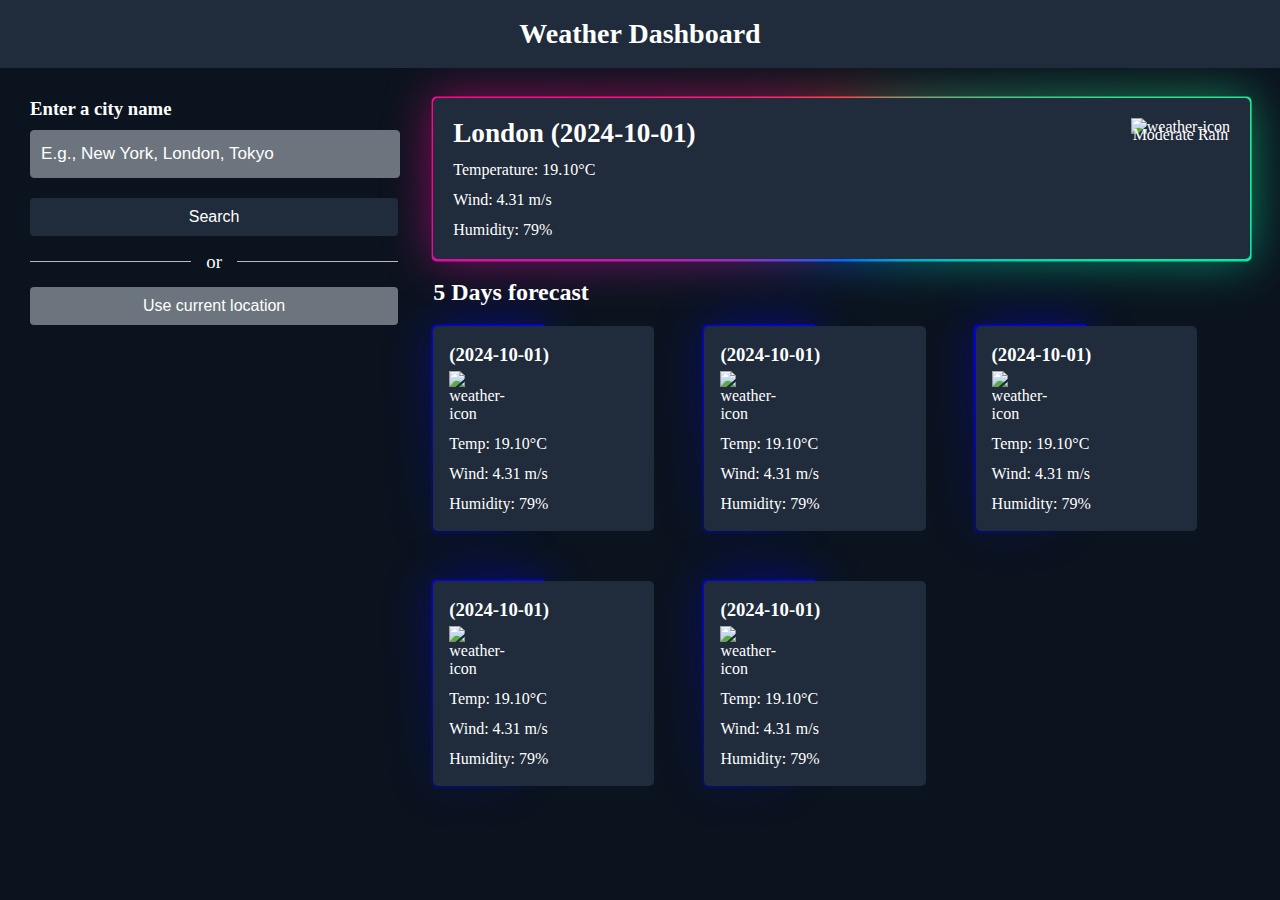
==== index.html @ 751dd3e5 "First Commit" ====
<!DOCTYPE html>
<html lang="en">
<head>
    <meta charset="UTF-8">
    <meta name="viewport" content="width=device-width, initial-scale=1.0">
    <title>Weather Project Javascript | Avdhut</title>
    <link rel="stylesheet" href="style.css">
    <script src="script.js" defer></script>


</head>
<body>
    <h1>Weather Dashboard</h1>
    <div class="container">
        <div class="weather-input">
            <h3 style="color: white;">Enter a city name</h3>
            <input class="city-input" type="text" placeholder="E.g., New York, London, Tokyo">
            <button class="search-btn">Search</button>
            <div class="seperator"></div>
            <button class="location-btn">Use current location</button>
        </div>
        <div class="weather-data">
            <div class="current-weather">
                <div class="details">
                    <h2>London (2024-10-01)</h2>
                    <h4>Temperature: 19.10°C</h4>
                    <h4>Wind: 4.31 m/s</h4>
                    <h4>Humidity: 79%</h4>
                </div>
                <div class="icon">
                    <img src="https://openweathermap.org/img/wn/10d@4x.png" alt="weather-icon">
                    <h4>Moderate Rain</h4>
                </div>
            </div>
            <div class="days-forecast">
                <h2 style="color: white">5 Days forecast</h2>
                <ul class="weather-cards">
                    <li class="card">
                        <h3>(2024-10-01)</h3>
                        <img src="https://openweathermap.org/img/wn/10d@2x.png" alt="weather-icon">
                        <h4>Temp: 19.10°C</h4>
                        <h4>Wind: 4.31 m/s</h4>
                        <h4>Humidity: 79%</h4>
                    </li>
                    <li class="card">
                        <h3>(2024-10-01)</h3>
                        <img src="https://openweathermap.org/img/wn/10d@2x.png" alt="weather-icon">
                        <h4>Temp: 19.10°C</h4>
                        <h4>Wind: 4.31 m/s</h4>
                        <h4>Humidity: 79%</h4>
                    </li>
                    <li class="card">
                        <h3>(2024-10-01)</h3>
                        <img src="https://openweathermap.org/img/wn/10d@2x.png" alt="weather-icon">
                        <h4>Temp: 19.10°C</h4>
                        <h4>Wind: 4.31 m/s</h4>
                        <h4>Humidity: 79%</h4>
                    </li>
                    <li class="card">
                        <h3>(2024-10-01)</h3>
                        <img src="https://openweathermap.org/img/wn/10d@2x.png" alt="weather-icon">
                        <h4>Temp: 19.10°C</h4>
                        <h4>Wind: 4.31 m/s</h4>
                        <h4>Humidity: 79%</h4>
                    </li>
                    <li class="card">
                        <h3>(2024-10-01)</h3>
                        <img src="https://openweathermap.org/img/wn/10d@2x.png" alt="weather-icon">
                        <h4>Temp: 19.10°C</h4>
                        <h4>Wind: 4.31 m/s</h4>
                        <h4>Humidity: 79%</h4>
                    </li>
                </ul>
            </div>
        </div>
    </div>
</body>
</html>
---- style.css ----
*{
    margin: 0;
    padding: 0;
}
body{
    background: #0b131e;
}
h1{
    color: white;
    width: 100%;
    padding: 18px 0;
    font-size: 1.75rem;
    text-align: center;
    background: #202b3b;
}
.container{
    display: flex;
    gap: 35px;
    padding: 30px;
}
.weather-input{
    width: 550px;
}
.weather-input input{
    width: calc(100% - 20px);
    height: 46px;
    outline: none;
    padding: 0 10px;
    margin: 10px 0 20px 0;
    font-size: 1.07rem;
    border-radius: 4px;
    background-color: #6c757d;
    border: 1px solid #6c757d;
}
.weather-input input::placeholder{
    color: white;
}
input, select, textarea{
    color: white;
}
.weather-input .seperator{
    height: 1px;
    width: 100%;
    margin: 25px 0;
    background: #bbb;
    display: flex;
    align-items: center;
    justify-content: center;
}
.weather-input .seperator::before{
    content: "or";
    color: white;
    font-size: 1.18rem;
    padding: 0 15px;
    background: #0b131e;
    margin: -4px;

}
.weather-input button{
    width: 100%;
    padding: 10px 0;
    cursor: pointer;
    outline: none;
    border: none;
    color: white;
    font-size: 1rem;
    border-radius: 4px;
    background: #202b3b;
}
.weather-input .location-btn{
    background: #6c757d;
}
.weather-data{
    width: 100%;
}
.current-weather{
    color: #fff;
    display: flex;
    border-radius: 5px;
    padding: 20px 70px 20px 20px;
    background: #202b3b;
    justify-content: space-between;
    position: relative;
}
.current-weather::after, .current-weather::before{
    content: '';
    position: absolute;
    height: 100%;
    width: 100%;
    background-image: conic-gradient(from var(--angle), #ff4545, #00ff99, #006aff, #ff0095, #ff4545);
    /* background-image: conic-gradient(from var(--angle), transparent 50%, blue); */

    top: 50%;
    left: 50%;
    translate: -50% -50%;
    z-index: -1;
    padding: 2px;
    border-radius: 5px;
    animation: 3s spin linear infinite;
}
.current-weather::before{
    filter: blur(1.5rem);
    opacity: 0.5;
}
.current-weather h2{
    font-size: 1.7rem;
}
.weather-data h4{
    margin-top: 12px;
    font-size: 1rem;
    font-weight: 500;
}
.current-weather .icon{
    text-align: center;
}
.current-weather .icon img{
    max-width: 120px;
    margin-top: -15px;
}
.current-weather .icon h4{
    margin-top: -10px;
    text-transform: capitalize;
}
.days-forecast h2{
    font-size: 1.5.rem;
    margin: 20px 0;
}
.weather-cards{
    display: flex;
    gap: 50px;
}
.weather-cards .card{
    background: #202b3b;
    list-style: none;
    color: white;
    padding: 18px 16px;
    border-radius: 5px;
    width: calc(100% / 5);
    position: relative;
}
@property --angle{
    syntax: "<angle>";
    initial-value: 0deg;
    inherits: false;

}
.weather-cards .card::after, .weather-cards .card::before{
    content: '';
    position: absolute;
    height: 100%;
    width: 100%;
    background-image: conic-gradient(from var(--angle), transparent 50%, blue);
    top: 50%;
    left: 50%;
    translate: -50% -50%;
    z-index: -1;
    padding: 2px;
    border-radius: 5px;
    animation: 3s spin linear infinite;
}
.weather-cards .card::before{
    filter: blur(1.5rem);
    opacity: 0.5;
}
@keyframes spin{
    from{
        --angle: 0deg;
    }
    to{
        --angle: 360deg;
    }
}
.weather-cards .card img{
    max-width: 70px;
    margin: 5px 0 -12px 0;
}
@media (max-width: 1400px){
    .weather-data .current-weather{
        padding: 20px;
    }
    .weather-cards{
        flex-wrap: wrap;
    }
    .weather-cards .card{
        width: calc(100% / 4 - 15px);
    }
}
@media (max-width: 1200px){
    .weather-cards .card{
        width: calc(100% / 3 - 15px);
    }
}
@media(max-width: 950px){
    .weather-input{
        width: 450px;
    }
    .weather-cards .card{
        width: calc(100% / 2 - 10px);
    }
}
@media(max-width: 750px){
    .container{
        flex-wrap: wrap;
        padding: 15px;
    }
    .weather-input{
        width: 100%;
    }
}
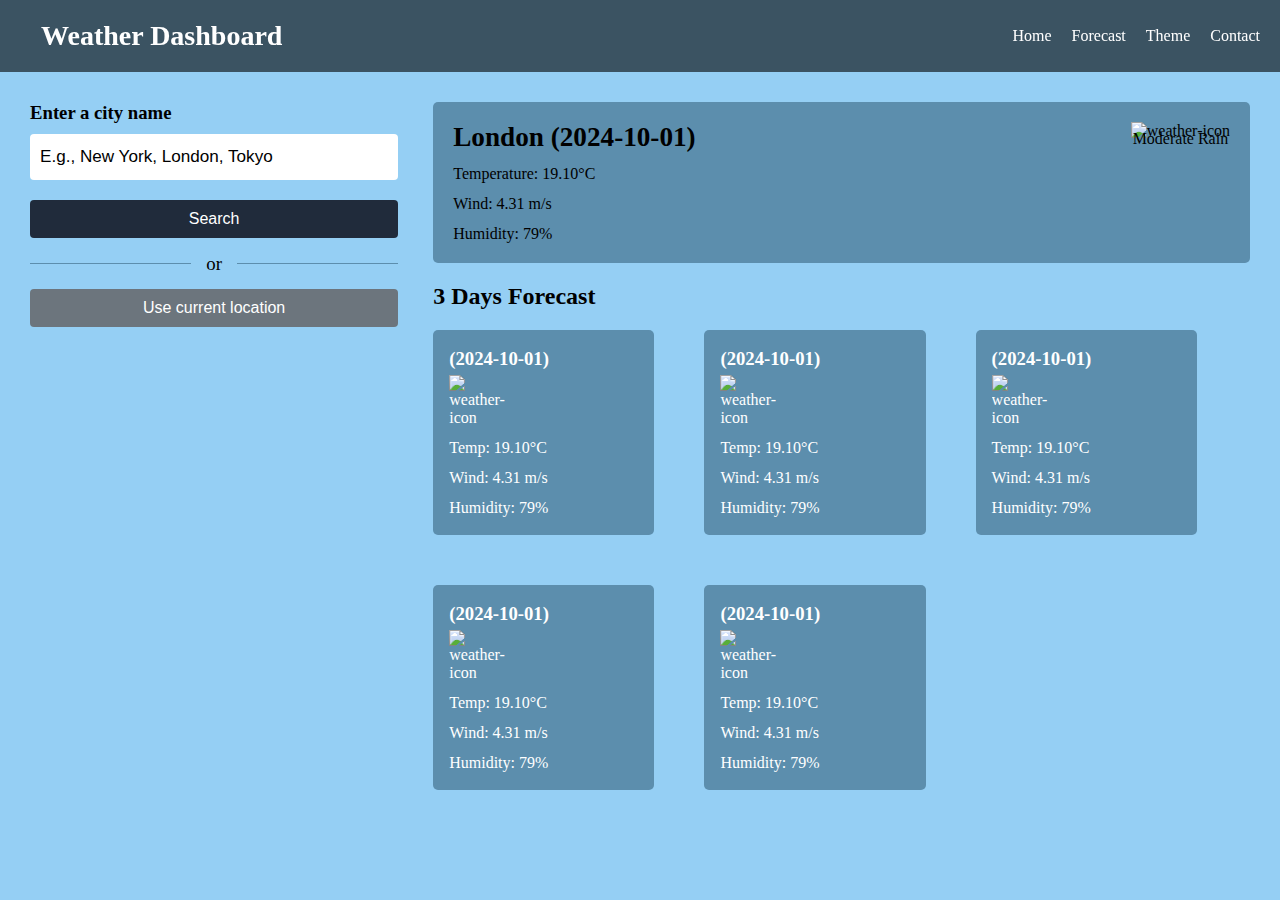
==== commit f42dc53a: "improved aesthetics and functionally" ====
--- a/index.html
+++ b/index.html
@@ -2,6 +2,8 @@
 <html lang="en">
 <head>
     <meta charset="UTF-8">
+    <link rel="stylesheet" href="https://cdnjs.cloudflare.com/ajax/libs/font-awesome/6.6.0/css/all.min.css" integrity="sha512-Kc323vGBEqzTmouAECnVceyQqyqdsSiqLQISBL29aUW4U/M7pSPA/gEUZQqv1cwx4OnYxTxve5UMg5GT6L4JJg==" crossorigin="anonymous" referrerpolicy="no-referrer" />
+    <link rel="shortcut icon" type="x-icon" href="clouds-and-sun.png">
     <meta name="viewport" content="width=device-width, initial-scale=1.0">
     <title>Weather Project Javascript | Avdhut</title>
     <link rel="stylesheet" href="style.css">
@@ -10,10 +12,21 @@
 
 </head>
 <body>
-    <h1>Weather Dashboard</h1>
+    <body>
+        <nav class="navbar">
+            <h1><i class="fa-solid fa-cloud-sun"></i>&nbsp; &nbsp;Weather Dashboard</h1>
+            <ul class="nav-links">
+                <li><a href="#home">Home</a></li>
+                <li><a href="https://openweathermap.org/">Forecast</a></li>
+                <li><a href="https://dribbble.com/tags/weather-website">Theme</a></li>
+                <li><a href="https://about_me.html">Contact</a></li>
+            </ul>
+        </nav>
+    </body>
+    
     <div class="container">
         <div class="weather-input">
-            <h3 style="color: white;">Enter a city name</h3>
+            <h3>Enter a city name</h3>
             <input class="city-input" type="text" placeholder="E.g., New York, London, Tokyo">
             <button class="search-btn">Search</button>
             <div class="seperator"></div>
@@ -33,7 +46,7 @@
                 </div>
             </div>
             <div class="days-forecast">
-                <h2 style="color: white">5 Days forecast</h2>
+                <h2>3 Days Forecast</h2>
                 <ul class="weather-cards">
                     <li class="card">
                         <h3>(2024-10-01)</h3>
--- a/style.css
+++ b/style.css
@@ -3,15 +3,60 @@
     padding: 0;
 }
 body{
-    background: #0b131e;
-}
-h1{
-    color: white;
-    width: 100%;
-    padding: 18px 0;
+    /* background-image: url(pexels-pixabay-414102.jpg);*/
+    background-color: #95cff4;
+    height: 100vh;
+    background-size: cover;
+    background-position: center;
+}
+/* Navbar styling */
+.navbar {
+    display: flex;
+    justify-content: space-between;
+    align-items: center;
+    padding: 20px;
+    background: rgba(0, 0, 0, 0.6); /* Semi-transparent background */
+    position: sticky;
+    top: 0;
+    z-index: 100;
+    backdrop-filter: blur(10px); /* Blurred background effect */
+}
+
+.navbar h1 {
+    color: #fff;
     font-size: 1.75rem;
-    text-align: center;
-    background: #202b3b;
+    font-weight: bold;
+}
+
+.nav-links {
+    display: flex;
+    list-style: none;
+}
+
+.nav-links li {
+    margin-left: 20px;
+}
+
+.nav-links a {
+    text-decoration: none;
+    color: #fff;
+    font-size: 1rem;
+    transition: color 0.3s ease-in-out;
+}
+
+.nav-links a:hover {
+    color: #95cff4; /* Hover color */
+}
+
+/* Responsive Navbar */
+@media (max-width: 768px) {
+    .nav-links {
+        display: none; /* Hide links on small screens */
+    }
+
+    .navbar h1 {
+        font-size: 1.5rem;
+    }
 }
 .container{
     display: flex;
@@ -29,30 +74,30 @@
     margin: 10px 0 20px 0;
     font-size: 1.07rem;
     border-radius: 4px;
-    background-color: #6c757d;
-    border: 1px solid #6c757d;
+    backdrop-filter: blur(100px);
+    border: none;
 }
 .weather-input input::placeholder{
-    color: white;
+    color: black;
 }
 input, select, textarea{
-    color: white;
+    color: black;
 }
 .weather-input .seperator{
     height: 1px;
     width: 100%;
     margin: 25px 0;
-    background: #bbb;
+    background-color: #5c8ead;
     display: flex;
     align-items: center;
     justify-content: center;
 }
 .weather-input .seperator::before{
     content: "or";
-    color: white;
+    color: black;
     font-size: 1.18rem;
     padding: 0 15px;
-    background: #0b131e;
+    background-color: #95cff4;
     margin: -4px;
 
 }
@@ -74,33 +119,13 @@
     width: 100%;
 }
 .current-weather{
-    color: #fff;
+    color: black;
     display: flex;
     border-radius: 5px;
     padding: 20px 70px 20px 20px;
-    background: #202b3b;
+    background-color: #5c8ead;
     justify-content: space-between;
     position: relative;
-}
-.current-weather::after, .current-weather::before{
-    content: '';
-    position: absolute;
-    height: 100%;
-    width: 100%;
-    background-image: conic-gradient(from var(--angle), #ff4545, #00ff99, #006aff, #ff0095, #ff4545);
-    /* background-image: conic-gradient(from var(--angle), transparent 50%, blue); */
-
-    top: 50%;
-    left: 50%;
-    translate: -50% -50%;
-    z-index: -1;
-    padding: 2px;
-    border-radius: 5px;
-    animation: 3s spin linear infinite;
-}
-.current-weather::before{
-    filter: blur(1.5rem);
-    opacity: 0.5;
 }
 .current-weather h2{
     font-size: 1.7rem;
@@ -130,7 +155,7 @@
     gap: 50px;
 }
 .weather-cards .card{
-    background: #202b3b;
+    background-color: #5c8ead;
     list-style: none;
     color: white;
     padding: 18px 16px;
@@ -138,38 +163,6 @@
     width: calc(100% / 5);
     position: relative;
 }
-@property --angle{
-    syntax: "<angle>";
-    initial-value: 0deg;
-    inherits: false;
-
-}
-.weather-cards .card::after, .weather-cards .card::before{
-    content: '';
-    position: absolute;
-    height: 100%;
-    width: 100%;
-    background-image: conic-gradient(from var(--angle), transparent 50%, blue);
-    top: 50%;
-    left: 50%;
-    translate: -50% -50%;
-    z-index: -1;
-    padding: 2px;
-    border-radius: 5px;
-    animation: 3s spin linear infinite;
-}
-.weather-cards .card::before{
-    filter: blur(1.5rem);
-    opacity: 0.5;
-}
-@keyframes spin{
-    from{
-        --angle: 0deg;
-    }
-    to{
-        --angle: 360deg;
-    }
-}
 .weather-cards .card img{
     max-width: 70px;
     margin: 5px 0 -12px 0;
